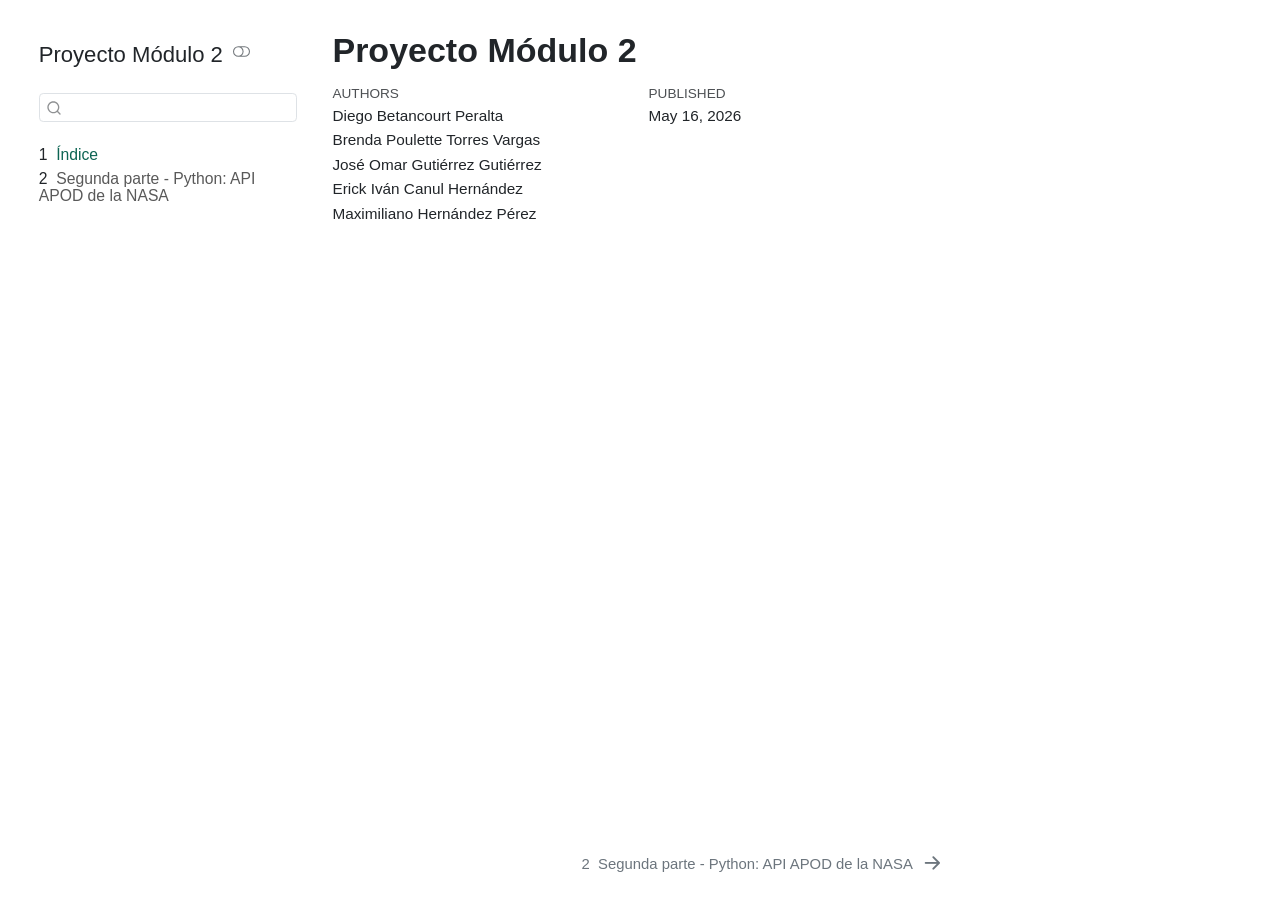
==== docs/index.html @ 3bbc8ad5 "Publish site to docs/" ====
<!DOCTYPE html>
<html xmlns="http://www.w3.org/1999/xhtml" lang="en" xml:lang="en"><head>

<meta charset="utf-8">
<meta name="generator" content="quarto-1.8.25">

<meta name="viewport" content="width=device-width, initial-scale=1.0, user-scalable=yes">

<meta name="author" content="Diego Betancourt Peralta">
<meta name="author" content="Brenda Poulette Torres Vargas">
<meta name="author" content="José Omar Gutiérrez Gutiérrez">
<meta name="author" content="Erick Iván Canul Hernández">
<meta name="author" content="Maximiliano Hernández Pérez">
<meta name="dcterms.date" content="2026-05-16">

<title>Proyecto Módulo 2</title>
<style>
code{white-space: pre-wrap;}
span.smallcaps{font-variant: small-caps;}
div.columns{display: flex; gap: min(4vw, 1.5em);}
div.column{flex: auto; overflow-x: auto;}
div.hanging-indent{margin-left: 1.5em; text-indent: -1.5em;}
ul.task-list{list-style: none;}
ul.task-list li input[type="checkbox"] {
  width: 0.8em;
  margin: 0 0.8em 0.2em -1em; /* quarto-specific, see https://github.com/quarto-dev/quarto-cli/issues/4556 */ 
  vertical-align: middle;
}
</style>


<script src="site_libs/quarto-nav/quarto-nav.js"></script>
<script src="site_libs/quarto-nav/headroom.min.js"></script>
<script src="site_libs/clipboard/clipboard.min.js"></script>
<script src="site_libs/quarto-search/autocomplete.umd.js"></script>
<script src="site_libs/quarto-search/fuse.min.js"></script>
<script src="site_libs/quarto-search/quarto-search.js"></script>
<meta name="quarto:offset" content="./">
<link href="./02-api-nasa/parte2-api-nasa.html" rel="next">
<script src="site_libs/quarto-html/quarto.js" type="module"></script>
<script src="site_libs/quarto-html/tabsets/tabsets.js" type="module"></script>
<script src="site_libs/quarto-html/axe/axe-check.js" type="module"></script>
<script src="site_libs/quarto-html/popper.min.js"></script>
<script src="site_libs/quarto-html/tippy.umd.min.js"></script>
<script src="site_libs/quarto-html/anchor.min.js"></script>
<link href="site_libs/quarto-html/tippy.css" rel="stylesheet">
<link href="site_libs/quarto-html/quarto-syntax-highlighting-7b89279ff1a6dce999919e0e67d4d9ec.css" rel="stylesheet" class="quarto-color-scheme" id="quarto-text-highlighting-styles">
<link href="site_libs/quarto-html/quarto-syntax-highlighting-dark-707710bb7a0eddacf54b96aa728de139.css" rel="stylesheet" class="quarto-color-scheme quarto-color-alternate" id="quarto-text-highlighting-styles">
<script src="site_libs/bootstrap/bootstrap.min.js"></script>
<link href="site_libs/bootstrap/bootstrap-icons.css" rel="stylesheet">
<link href="site_libs/bootstrap/bootstrap-80a2e7734a4cff02071bcb261e978288.min.css" rel="stylesheet" append-hash="true" class="quarto-color-scheme" id="quarto-bootstrap" data-mode="light">
<link href="site_libs/bootstrap/bootstrap-dark-1a5930c75df90a227b82a0867ebf4a4d.min.css" rel="stylesheet" append-hash="true" class="quarto-color-scheme quarto-color-alternate" id="quarto-bootstrap" data-mode="dark">
<script id="quarto-search-options" type="application/json">{
  "location": "sidebar",
  "copy-button": false,
  "collapse-after": 3,
  "panel-placement": "start",
  "type": "textbox",
  "limit": 50,
  "keyboard-shortcut": [
    "f",
    "/",
    "s"
  ],
  "show-item-context": false,
  "language": {
    "search-no-results-text": "No results",
    "search-matching-documents-text": "matching documents",
    "search-copy-link-title": "Copy link to search",
    "search-hide-matches-text": "Hide additional matches",
    "search-more-match-text": "more match in this document",
    "search-more-matches-text": "more matches in this document",
    "search-clear-button-title": "Clear",
    "search-text-placeholder": "",
    "search-detached-cancel-button-title": "Cancel",
    "search-submit-button-title": "Submit",
    "search-label": "Search"
  }
}</script>


</head>

<body class="nav-sidebar floating quarto-dark"><script id="quarto-html-before-body" type="application/javascript">
    const toggleBodyColorMode = (bsSheetEl) => {
      const mode = bsSheetEl.getAttribute("data-mode");
      const bodyEl = window.document.querySelector("body");
      if (mode === "dark") {
        bodyEl.classList.add("quarto-dark");
        bodyEl.classList.remove("quarto-light");
      } else {
        bodyEl.classList.add("quarto-light");
        bodyEl.classList.remove("quarto-dark");
      }
    }
    const toggleBodyColorPrimary = () => {
      const bsSheetEl = window.document.querySelector("link#quarto-bootstrap:not([rel=disabled-stylesheet])");
      if (bsSheetEl) {
        toggleBodyColorMode(bsSheetEl);
      }
    }
    const setColorSchemeToggle = (alternate) => {
      const toggles = window.document.querySelectorAll('.quarto-color-scheme-toggle');
      for (let i=0; i < toggles.length; i++) {
        const toggle = toggles[i];
        if (toggle) {
          if (alternate) {
            toggle.classList.add("alternate");
          } else {
            toggle.classList.remove("alternate");
          }
        }
      }
    };
    const toggleColorMode = (alternate) => {
      // Switch the stylesheets
      const primaryStylesheets = window.document.querySelectorAll('link.quarto-color-scheme:not(.quarto-color-alternate)');
      const alternateStylesheets = window.document.querySelectorAll('link.quarto-color-scheme.quarto-color-alternate');
      manageTransitions('#quarto-margin-sidebar .nav-link', false);
      if (alternate) {
        // note: dark is layered on light, we don't disable primary!
        enableStylesheet(alternateStylesheets);
        for (const sheetNode of alternateStylesheets) {
          if (sheetNode.id === "quarto-bootstrap") {
            toggleBodyColorMode(sheetNode);
          }
        }
      } else {
        disableStylesheet(alternateStylesheets);
        enableStylesheet(primaryStylesheets)
        toggleBodyColorPrimary();
      }
      manageTransitions('#quarto-margin-sidebar .nav-link', true);
      // Switch the toggles
      setColorSchemeToggle(alternate)
      // Hack to workaround the fact that safari doesn't
      // properly recolor the scrollbar when toggling (#1455)
      if (navigator.userAgent.indexOf('Safari') > 0 && navigator.userAgent.indexOf('Chrome') == -1) {
        manageTransitions("body", false);
        window.scrollTo(0, 1);
        setTimeout(() => {
          window.scrollTo(0, 0);
          manageTransitions("body", true);
        }, 40);
      }
    }
    const disableStylesheet = (stylesheets) => {
      for (let i=0; i < stylesheets.length; i++) {
        const stylesheet = stylesheets[i];
        stylesheet.rel = 'disabled-stylesheet';
      }
    }
    const enableStylesheet = (stylesheets) => {
      for (let i=0; i < stylesheets.length; i++) {
        const stylesheet = stylesheets[i];
        if(stylesheet.rel !== 'stylesheet') { // for Chrome, which will still FOUC without this check
          stylesheet.rel = 'stylesheet';
        }
      }
    }
    const manageTransitions = (selector, allowTransitions) => {
      const els = window.document.querySelectorAll(selector);
      for (let i=0; i < els.length; i++) {
        const el = els[i];
        if (allowTransitions) {
          el.classList.remove('notransition');
        } else {
          el.classList.add('notransition');
        }
      }
    }
    const isFileUrl = () => {
      return window.location.protocol === 'file:';
    }
    const hasAlternateSentinel = () => {
      let styleSentinel = getColorSchemeSentinel();
      if (styleSentinel !== null) {
        return styleSentinel === "alternate";
      } else {
        return false;
      }
    }
    const setStyleSentinel = (alternate) => {
      const value = alternate ? "alternate" : "default";
      if (!isFileUrl()) {
        window.localStorage.setItem("quarto-color-scheme", value);
      } else {
        localAlternateSentinel = value;
      }
    }
    const getColorSchemeSentinel = () => {
      if (!isFileUrl()) {
        const storageValue = window.localStorage.getItem("quarto-color-scheme");
        return storageValue != null ? storageValue : localAlternateSentinel;
      } else {
        return localAlternateSentinel;
      }
    }
    const toggleGiscusIfUsed = (isAlternate, darkModeDefault) => {
      const baseTheme = document.querySelector('#giscus-base-theme')?.value ?? 'light';
      const alternateTheme = document.querySelector('#giscus-alt-theme')?.value ?? 'dark';
      let newTheme = '';
      if(authorPrefersDark) {
        newTheme = isAlternate ? baseTheme : alternateTheme;
      } else {
        newTheme = isAlternate ? alternateTheme : baseTheme;
      }
      const changeGiscusTheme = () => {
        // From: https://github.com/giscus/giscus/issues/336
        const sendMessage = (message) => {
          const iframe = document.querySelector('iframe.giscus-frame');
          if (!iframe) return;
          iframe.contentWindow.postMessage({ giscus: message }, 'https://giscus.app');
        }
        sendMessage({
          setConfig: {
            theme: newTheme
          }
        });
      }
      const isGiscussLoaded = window.document.querySelector('iframe.giscus-frame') !== null;
      if (isGiscussLoaded) {
        changeGiscusTheme();
      }
    };
    const authorPrefersDark = true;
    const queryPrefersDark = window.matchMedia('(prefers-color-scheme: dark)');
    const darkModeDefault = queryPrefersDark.matches;
    let localAlternateSentinel = darkModeDefault ? 'alternate' : 'default';
    // Dark / light mode switch
    window.quartoToggleColorScheme = () => {
      // Read the current dark / light value
      let toAlternate = !hasAlternateSentinel();
      toggleColorMode(toAlternate);
      setStyleSentinel(toAlternate);
      toggleGiscusIfUsed(toAlternate, darkModeDefault);
      window.dispatchEvent(new Event('resize'));
    };
    queryPrefersDark.addEventListener("change", e => {
      if(window.localStorage.getItem("quarto-color-scheme") !== null)
        return;
      const alternate = e.matches
      toggleColorMode(alternate);
      localAlternateSentinel = e.matches ? 'alternate' : 'default'; // this is used alongside local storage!
      toggleGiscusIfUsed(alternate, darkModeDefault);
    });
    // Switch to dark mode if need be
    if (hasAlternateSentinel()) {
      toggleColorMode(true);
    } else {
      toggleColorMode(false);
    }
  </script>

<div id="quarto-search-results"></div>
  <header id="quarto-header" class="headroom fixed-top">
  <nav class="quarto-secondary-nav">
    <div class="container-fluid d-flex">
      <button type="button" class="quarto-btn-toggle btn" data-bs-toggle="collapse" role="button" data-bs-target=".quarto-sidebar-collapse-item" aria-controls="quarto-sidebar" aria-expanded="false" aria-label="Toggle sidebar navigation" onclick="if (window.quartoToggleHeadroom) { window.quartoToggleHeadroom(); }">
        <i class="bi bi-layout-text-sidebar-reverse"></i>
      </button>
        <nav class="quarto-page-breadcrumbs" aria-label="breadcrumb"><ol class="breadcrumb"><li class="breadcrumb-item"><a href="./index.html"><span class="chapter-number">1</span>&nbsp; <span class="chapter-title">Índice</span></a></li></ol></nav>
        <a class="flex-grow-1" role="navigation" data-bs-toggle="collapse" data-bs-target=".quarto-sidebar-collapse-item" aria-controls="quarto-sidebar" aria-expanded="false" aria-label="Toggle sidebar navigation" onclick="if (window.quartoToggleHeadroom) { window.quartoToggleHeadroom(); }">      
        </a>
      <button type="button" class="btn quarto-search-button" aria-label="Search" onclick="window.quartoOpenSearch();">
        <i class="bi bi-search"></i>
      </button>
    </div>
  </nav>
</header>
<!-- content -->
<div id="quarto-content" class="quarto-container page-columns page-rows-contents page-layout-article">
<!-- sidebar -->
  <nav id="quarto-sidebar" class="sidebar collapse collapse-horizontal quarto-sidebar-collapse-item sidebar-navigation floating overflow-auto">
    <div class="pt-lg-2 mt-2 text-left sidebar-header sidebar-header-stacked">
      <a href="./index.html" class="sidebar-logo-link">
      </a>
    <div class="sidebar-title mb-0 py-0">
      <a href="./">Proyecto Módulo 2</a> 
        <div class="sidebar-tools-main">
  <a href="" class="quarto-color-scheme-toggle quarto-navigation-tool  px-1" onclick="window.quartoToggleColorScheme(); return false;" title="Toggle dark mode"><i class="bi"></i></a>
</div>
    </div>
      </div>
        <div class="mt-2 flex-shrink-0 align-items-center">
        <div class="sidebar-search">
        <div id="quarto-search" class="" title="Search"></div>
        </div>
        </div>
    <div class="sidebar-menu-container"> 
    <ul class="list-unstyled mt-1">
        <li class="sidebar-item">
  <div class="sidebar-item-container"> 
  <a href="./index.html" class="sidebar-item-text sidebar-link active">
 <span class="menu-text"><span class="chapter-number">1</span>&nbsp; <span class="chapter-title">Índice</span></span></a>
  </div>
</li>
        <li class="sidebar-item">
  <div class="sidebar-item-container"> 
  <a href="./02-api-nasa/parte2-api-nasa.html" class="sidebar-item-text sidebar-link">
 <span class="menu-text"><span class="chapter-number">2</span>&nbsp; <span class="chapter-title">Segunda parte - Python: API APOD de la NASA</span></span></a>
  </div>
</li>
    </ul>
    </div>
    
</nav>
<div id="quarto-sidebar-glass" class="quarto-sidebar-collapse-item" data-bs-toggle="collapse" data-bs-target=".quarto-sidebar-collapse-item"></div>
<!-- margin-sidebar -->
    <div id="quarto-margin-sidebar" class="sidebar margin-sidebar zindex-bottom">
    </div>
<!-- main -->
<main class="content" id="quarto-document-content">


<header id="title-block-header" class="quarto-title-block default">
<div class="quarto-title">
<h1 class="title">Proyecto Módulo 2</h1>
</div>



<div class="quarto-title-meta">

    <div>
    <div class="quarto-title-meta-heading">Authors</div>
    <div class="quarto-title-meta-contents">
             <p>Diego Betancourt Peralta </p>
             <p>Brenda Poulette Torres Vargas </p>
             <p>José Omar Gutiérrez Gutiérrez </p>
             <p>Erick Iván Canul Hernández </p>
             <p>Maximiliano Hernández Pérez </p>
          </div>
  </div>
    
    <div>
    <div class="quarto-title-meta-heading">Published</div>
    <div class="quarto-title-meta-contents">
      <p class="date">May 16, 2026</p>
    </div>
  </div>
  
    
  </div>
  


</header>





</main> <!-- /main -->
<script id="quarto-html-after-body" type="application/javascript">
  window.document.addEventListener("DOMContentLoaded", function (event) {
    // Ensure there is a toggle, if there isn't float one in the top right
    if (window.document.querySelector('.quarto-color-scheme-toggle') === null) {
      const a = window.document.createElement('a');
      a.classList.add('top-right');
      a.classList.add('quarto-color-scheme-toggle');
      a.href = "";
      a.onclick = function() { try { window.quartoToggleColorScheme(); } catch {} return false; };
      const i = window.document.createElement("i");
      i.classList.add('bi');
      a.appendChild(i);
      window.document.body.appendChild(a);
    }
    setColorSchemeToggle(hasAlternateSentinel())
    const icon = "";
    const anchorJS = new window.AnchorJS();
    anchorJS.options = {
      placement: 'right',
      icon: icon
    };
    anchorJS.add('.anchored');
    const isCodeAnnotation = (el) => {
      for (const clz of el.classList) {
        if (clz.startsWith('code-annotation-')) {                     
          return true;
        }
      }
      return false;
    }
    const onCopySuccess = function(e) {
      // button target
      const button = e.trigger;
      // don't keep focus
      button.blur();
      // flash "checked"
      button.classList.add('code-copy-button-checked');
      var currentTitle = button.getAttribute("title");
      button.setAttribute("title", "Copied!");
      let tooltip;
      if (window.bootstrap) {
        button.setAttribute("data-bs-toggle", "tooltip");
        button.setAttribute("data-bs-placement", "left");
        button.setAttribute("data-bs-title", "Copied!");
        tooltip = new bootstrap.Tooltip(button, 
          { trigger: "manual", 
            customClass: "code-copy-button-tooltip",
            offset: [0, -8]});
        tooltip.show();    
      }
      setTimeout(function() {
        if (tooltip) {
          tooltip.hide();
          button.removeAttribute("data-bs-title");
          button.removeAttribute("data-bs-toggle");
          button.removeAttribute("data-bs-placement");
        }
        button.setAttribute("title", currentTitle);
        button.classList.remove('code-copy-button-checked');
      }, 1000);
      // clear code selection
      e.clearSelection();
    }
    const getTextToCopy = function(trigger) {
      const outerScaffold = trigger.parentElement.cloneNode(true);
      const codeEl = outerScaffold.querySelector('code');
      for (const childEl of codeEl.children) {
        if (isCodeAnnotation(childEl)) {
          childEl.remove();
        }
      }
      return codeEl.innerText;
    }
    const clipboard = new window.ClipboardJS('.code-copy-button:not([data-in-quarto-modal])', {
      text: getTextToCopy
    });
    clipboard.on('success', onCopySuccess);
    if (window.document.getElementById('quarto-embedded-source-code-modal')) {
      const clipboardModal = new window.ClipboardJS('.code-copy-button[data-in-quarto-modal]', {
        text: getTextToCopy,
        container: window.document.getElementById('quarto-embedded-source-code-modal')
      });
      clipboardModal.on('success', onCopySuccess);
    }
      var localhostRegex = new RegExp(/^(?:http|https):\/\/localhost\:?[0-9]*\//);
      var mailtoRegex = new RegExp(/^mailto:/);
        var filterRegex = new RegExp('/' + window.location.host + '/');
      var isInternal = (href) => {
          return filterRegex.test(href) || localhostRegex.test(href) || mailtoRegex.test(href);
      }
      // Inspect non-navigation links and adorn them if external
     var links = window.document.querySelectorAll('a[href]:not(.nav-link):not(.navbar-brand):not(.toc-action):not(.sidebar-link):not(.sidebar-item-toggle):not(.pagination-link):not(.no-external):not([aria-hidden]):not(.dropdown-item):not(.quarto-navigation-tool):not(.about-link)');
      for (var i=0; i<links.length; i++) {
        const link = links[i];
        if (!isInternal(link.href)) {
          // undo the damage that might have been done by quarto-nav.js in the case of
          // links that we want to consider external
          if (link.dataset.originalHref !== undefined) {
            link.href = link.dataset.originalHref;
          }
        }
      }
    function tippyHover(el, contentFn, onTriggerFn, onUntriggerFn) {
      const config = {
        allowHTML: true,
        maxWidth: 500,
        delay: 100,
        arrow: false,
        appendTo: function(el) {
            return el.parentElement;
        },
        interactive: true,
        interactiveBorder: 10,
        theme: 'quarto',
        placement: 'bottom-start',
      };
      if (contentFn) {
        config.content = contentFn;
      }
      if (onTriggerFn) {
        config.onTrigger = onTriggerFn;
      }
      if (onUntriggerFn) {
        config.onUntrigger = onUntriggerFn;
      }
      window.tippy(el, config); 
    }
    const noterefs = window.document.querySelectorAll('a[role="doc-noteref"]');
    for (var i=0; i<noterefs.length; i++) {
      const ref = noterefs[i];
      tippyHover(ref, function() {
        // use id or data attribute instead here
        let href = ref.getAttribute('data-footnote-href') || ref.getAttribute('href');
        try { href = new URL(href).hash; } catch {}
        const id = href.replace(/^#\/?/, "");
        const note = window.document.getElementById(id);
        if (note) {
          return note.innerHTML;
        } else {
          return "";
        }
      });
    }
    const xrefs = window.document.querySelectorAll('a.quarto-xref');
    const processXRef = (id, note) => {
      // Strip column container classes
      const stripColumnClz = (el) => {
        el.classList.remove("page-full", "page-columns");
        if (el.children) {
          for (const child of el.children) {
            stripColumnClz(child);
          }
        }
      }
      stripColumnClz(note)
      if (id === null || id.startsWith('sec-')) {
        // Special case sections, only their first couple elements
        const container = document.createElement("div");
        if (note.children && note.children.length > 2) {
          container.appendChild(note.children[0].cloneNode(true));
          for (let i = 1; i < note.children.length; i++) {
            const child = note.children[i];
            if (child.tagName === "P" && child.innerText === "") {
              continue;
            } else {
              container.appendChild(child.cloneNode(true));
              break;
            }
          }
          if (window.Quarto?.typesetMath) {
            window.Quarto.typesetMath(container);
          }
          return container.innerHTML
        } else {
          if (window.Quarto?.typesetMath) {
            window.Quarto.typesetMath(note);
          }
          return note.innerHTML;
        }
      } else {
        // Remove any anchor links if they are present
        const anchorLink = note.querySelector('a.anchorjs-link');
        if (anchorLink) {
          anchorLink.remove();
        }
        if (window.Quarto?.typesetMath) {
          window.Quarto.typesetMath(note);
        }
        if (note.classList.contains("callout")) {
          return note.outerHTML;
        } else {
          return note.innerHTML;
        }
      }
    }
    for (var i=0; i<xrefs.length; i++) {
      const xref = xrefs[i];
      tippyHover(xref, undefined, function(instance) {
        instance.disable();
        let url = xref.getAttribute('href');
        let hash = undefined; 
        if (url.startsWith('#')) {
          hash = url;
        } else {
          try { hash = new URL(url).hash; } catch {}
        }
        if (hash) {
          const id = hash.replace(/^#\/?/, "");
          const note = window.document.getElementById(id);
          if (note !== null) {
            try {
              const html = processXRef(id, note.cloneNode(true));
              instance.setContent(html);
            } finally {
              instance.enable();
              instance.show();
            }
          } else {
            // See if we can fetch this
            fetch(url.split('#')[0])
            .then(res => res.text())
            .then(html => {
              const parser = new DOMParser();
              const htmlDoc = parser.parseFromString(html, "text/html");
              const note = htmlDoc.getElementById(id);
              if (note !== null) {
                const html = processXRef(id, note);
                instance.setContent(html);
              } 
            }).finally(() => {
              instance.enable();
              instance.show();
            });
          }
        } else {
          // See if we can fetch a full url (with no hash to target)
          // This is a special case and we should probably do some content thinning / targeting
          fetch(url)
          .then(res => res.text())
          .then(html => {
            const parser = new DOMParser();
            const htmlDoc = parser.parseFromString(html, "text/html");
            const note = htmlDoc.querySelector('main.content');
            if (note !== null) {
              // This should only happen for chapter cross references
              // (since there is no id in the URL)
              // remove the first header
              if (note.children.length > 0 && note.children[0].tagName === "HEADER") {
                note.children[0].remove();
              }
              const html = processXRef(null, note);
              instance.setContent(html);
            } 
          }).finally(() => {
            instance.enable();
            instance.show();
          });
        }
      }, function(instance) {
      });
    }
        let selectedAnnoteEl;
        const selectorForAnnotation = ( cell, annotation) => {
          let cellAttr = 'data-code-cell="' + cell + '"';
          let lineAttr = 'data-code-annotation="' +  annotation + '"';
          const selector = 'span[' + cellAttr + '][' + lineAttr + ']';
          return selector;
        }
        const selectCodeLines = (annoteEl) => {
          const doc = window.document;
          const targetCell = annoteEl.getAttribute("data-target-cell");
          const targetAnnotation = annoteEl.getAttribute("data-target-annotation");
          const annoteSpan = window.document.querySelector(selectorForAnnotation(targetCell, targetAnnotation));
          const lines = annoteSpan.getAttribute("data-code-lines").split(",");
          const lineIds = lines.map((line) => {
            return targetCell + "-" + line;
          })
          let top = null;
          let height = null;
          let parent = null;
          if (lineIds.length > 0) {
              //compute the position of the single el (top and bottom and make a div)
              const el = window.document.getElementById(lineIds[0]);
              top = el.offsetTop;
              height = el.offsetHeight;
              parent = el.parentElement.parentElement;
            if (lineIds.length > 1) {
              const lastEl = window.document.getElementById(lineIds[lineIds.length - 1]);
              const bottom = lastEl.offsetTop + lastEl.offsetHeight;
              height = bottom - top;
            }
            if (top !== null && height !== null && parent !== null) {
              // cook up a div (if necessary) and position it 
              let div = window.document.getElementById("code-annotation-line-highlight");
              if (div === null) {
                div = window.document.createElement("div");
                div.setAttribute("id", "code-annotation-line-highlight");
                div.style.position = 'absolute';
                parent.appendChild(div);
              }
              div.style.top = top - 2 + "px";
              div.style.height = height + 4 + "px";
              div.style.left = 0;
              let gutterDiv = window.document.getElementById("code-annotation-line-highlight-gutter");
              if (gutterDiv === null) {
                gutterDiv = window.document.createElement("div");
                gutterDiv.setAttribute("id", "code-annotation-line-highlight-gutter");
                gutterDiv.style.position = 'absolute';
                const codeCell = window.document.getElementById(targetCell);
                const gutter = codeCell.querySelector('.code-annotation-gutter');
                gutter.appendChild(gutterDiv);
              }
              gutterDiv.style.top = top - 2 + "px";
              gutterDiv.style.height = height + 4 + "px";
            }
            selectedAnnoteEl = annoteEl;
          }
        };
        const unselectCodeLines = () => {
          const elementsIds = ["code-annotation-line-highlight", "code-annotation-line-highlight-gutter"];
          elementsIds.forEach((elId) => {
            const div = window.document.getElementById(elId);
            if (div) {
              div.remove();
            }
          });
          selectedAnnoteEl = undefined;
        };
          // Handle positioning of the toggle
      window.addEventListener(
        "resize",
        throttle(() => {
          elRect = undefined;
          if (selectedAnnoteEl) {
            selectCodeLines(selectedAnnoteEl);
          }
        }, 10)
      );
      function throttle(fn, ms) {
      let throttle = false;
      let timer;
        return (...args) => {
          if(!throttle) { // first call gets through
              fn.apply(this, args);
              throttle = true;
          } else { // all the others get throttled
              if(timer) clearTimeout(timer); // cancel #2
              timer = setTimeout(() => {
                fn.apply(this, args);
                timer = throttle = false;
              }, ms);
          }
        };
      }
        // Attach click handler to the DT
        const annoteDls = window.document.querySelectorAll('dt[data-target-cell]');
        for (const annoteDlNode of annoteDls) {
          annoteDlNode.addEventListener('click', (event) => {
            const clickedEl = event.target;
            if (clickedEl !== selectedAnnoteEl) {
              unselectCodeLines();
              const activeEl = window.document.querySelector('dt[data-target-cell].code-annotation-active');
              if (activeEl) {
                activeEl.classList.remove('code-annotation-active');
              }
              selectCodeLines(clickedEl);
              clickedEl.classList.add('code-annotation-active');
            } else {
              // Unselect the line
              unselectCodeLines();
              clickedEl.classList.remove('code-annotation-active');
            }
          });
        }
    const findCites = (el) => {
      const parentEl = el.parentElement;
      if (parentEl) {
        const cites = parentEl.dataset.cites;
        if (cites) {
          return {
            el,
            cites: cites.split(' ')
          };
        } else {
          return findCites(el.parentElement)
        }
      } else {
        return undefined;
      }
    };
    var bibliorefs = window.document.querySelectorAll('a[role="doc-biblioref"]');
    for (var i=0; i<bibliorefs.length; i++) {
      const ref = bibliorefs[i];
      const citeInfo = findCites(ref);
      if (citeInfo) {
        tippyHover(citeInfo.el, function() {
          var popup = window.document.createElement('div');
          citeInfo.cites.forEach(function(cite) {
            var citeDiv = window.document.createElement('div');
            citeDiv.classList.add('hanging-indent');
            citeDiv.classList.add('csl-entry');
            var biblioDiv = window.document.getElementById('ref-' + cite);
            if (biblioDiv) {
              citeDiv.innerHTML = biblioDiv.innerHTML;
            }
            popup.appendChild(citeDiv);
          });
          return popup.innerHTML;
        });
      }
    }
  });
  </script>
<nav class="page-navigation">
  <div class="nav-page nav-page-previous">
  </div>
  <div class="nav-page nav-page-next">
      <a href="./02-api-nasa/parte2-api-nasa.html" class="pagination-link" aria-label="Segunda parte - Python: API APOD de la NASA">
        <span class="nav-page-text"><span class="chapter-number">2</span>&nbsp; <span class="chapter-title">Segunda parte - Python: API APOD de la NASA</span></span> <i class="bi bi-arrow-right-short"></i>
      </a>
  </div>
</nav>
</div> <!-- /content -->




</body></html>
---- docs/site_libs/quarto-html/tippy.css ----
.tippy-box[data-animation=fade][data-state=hidden]{opacity:0}[data-tippy-root]{max-width:calc(100vw - 10px)}.tippy-box{position:relative;background-color:#333;color:#fff;border-radius:4px;font-size:14px;line-height:1.4;white-space:normal;outline:0;transition-property:transform,visibility,opacity}.tippy-box[data-placement^=top]>.tippy-arrow{bottom:0}.tippy-box[data-placement^=top]>.tippy-arrow:before{bottom:-7px;left:0;border-width:8px 8px 0;border-top-color:initial;transform-origin:center top}.tippy-box[data-placement^=bottom]>.tippy-arrow{top:0}.tippy-box[data-placement^=bottom]>.tippy-arrow:before{top:-7px;left:0;border-width:0 8px 8px;border-bottom-color:initial;transform-origin:center bottom}.tippy-box[data-placement^=left]>.tippy-arrow{right:0}.tippy-box[data-placement^=left]>.tippy-arrow:before{border-width:8px 0 8px 8px;border-left-color:initial;right:-7px;transform-origin:center left}.tippy-box[data-placement^=right]>.tippy-arrow{left:0}.tippy-box[data-placement^=right]>.tippy-arrow:before{left:-7px;border-width:8px 8px 8px 0;border-right-color:initial;transform-origin:center right}.tippy-box[data-inertia][data-state=visible]{transition-timing-function:cubic-bezier(.54,1.5,.38,1.11)}.tippy-arrow{width:16px;height:16px;color:#333}.tippy-arrow:before{content:"";position:absolute;border-color:transparent;border-style:solid}.tippy-content{position:relative;padding:5px 9px;z-index:1}
---- docs/site_libs/quarto-html/quarto-syntax-highlighting-dark-707710bb7a0eddacf54b96aa728de139.css ----
/* quarto syntax highlight colors */
:root {
  --quarto-hl-al-color: #bf616a;
  --quarto-hl-an-color: #d08770;
  --quarto-hl-at-color: #8fbcbb;
  --quarto-hl-bn-color: #b48ead;
  --quarto-hl-bu-color: #88c0d0;
  --quarto-hl-ch-color: #ebcb8b;
  --quarto-hl-co-color: #616e88;
  --quarto-hl-cv-color: #e5e9f0;
  --quarto-hl-cn-color: #eceff4;
  --quarto-hl-cf-color: #81a1c1;
  --quarto-hl-dt-color: #81a1c1;
  --quarto-hl-dv-color: #b48ead;
  --quarto-hl-do-color: #5e81ac;
  --quarto-hl-er-color: #bf616a;
  --quarto-hl-ex-color: #8fbcbb;
  --quarto-hl-fl-color: #b48ead;
  --quarto-hl-fu-color: #88c0d0;
  --quarto-hl-im-color: #a3be8c;
  --quarto-hl-in-color: #ebcb8b;
  --quarto-hl-kw-color: #81a1c1;
  --quarto-hl-op-color: #81a1c1;
  --quarto-hl-pp-color: #5e81ac;
  --quarto-hl-re-color: #88c0d0;
  --quarto-hl-sc-color: #ebcb8b;
  --quarto-hl-ss-color: #d08770;
  --quarto-hl-st-color: #a3be8c;
  --quarto-hl-va-color: #5e81ac;
  --quarto-hl-vs-color: #a3be8c;
  --quarto-hl-wa-color: #bf616a;
}

/* other quarto variables */
:root {
  --quarto-font-monospace: SFMono-Regular, Menlo, Monaco, Consolas, "Liberation Mono", "Courier New", monospace;
}

/* syntax highlight based on Pandoc's rules */
pre > code.sourceCode > span {
  color: #d8dee9;
}

code.sourceCode > span {
  color: #d8dee9;
}

div.sourceCode,
div.sourceCode pre.sourceCode {
  color: #d8dee9;
}

/* Normal */
code span {
  color: #d8dee9;
}

/* Alert */
code span.al {
  background-color: #3b4252;
  font-weight: bold;
  color: #bf616a;
}

/* Annotation */
code span.an {
  color: #d08770;
}

/* Attribute */
code span.at {
  color: #8fbcbb;
}

/* BaseN */
code span.bn {
  color: #b48ead;
}

/* BuiltIn */
code span.bu {
  font-style: italic;
  color: #88c0d0;
}

/* ControlFlow */
code span.cf {
  font-weight: bold;
  color: #81a1c1;
}

/* Char */
code span.ch {
  color: #ebcb8b;
}

/* Constant */
code span.cn {
  font-weight: bold;
  color: #eceff4;
}

/* Comment */
code span.co {
  color: #616e88;
}

/* CommentVar */
code span.cv {
  color: #e5e9f0;
}

/* Documentation */
code span.do {
  color: #5e81ac;
}

/* DataType */
code span.dt {
  color: #81a1c1;
}

/* DecVal */
code span.dv {
  color: #b48ead;
}

/* Error */
code span.er {
  color: #bf616a;
  text-decoration: underline;
}

/* Extension */
code span.ex {
  font-weight: bold;
  color: #8fbcbb;
}

/* Float */
code span.fl {
  color: #b48ead;
}

/* Function */
code span.fu {
  color: #88c0d0;
}

/* Import */
code span.im {
  color: #a3be8c;
}

/* Information */
code span.in {
  color: #ebcb8b;
}

/* Keyword */
code span.kw {
  font-weight: bold;
  color: #81a1c1;
}

/* Operator */
code span.op {
  color: #81a1c1;
}

/* Preprocessor */
code span.pp {
  color: #5e81ac;
}

/* RegionMarker */
code span.re {
  background-color: #3b4252;
  color: #88c0d0;
}

/* SpecialChar */
code span.sc {
  color: #ebcb8b;
}

/* SpecialString */
code span.ss {
  color: #d08770;
}

/* String */
code span.st {
  color: #a3be8c;
}

/* Variable */
code span.va {
  color: #5e81ac;
}

/* VerbatimString */
code span.vs {
  color: #a3be8c;
}

/* Warning */
code span.wa {
  color: #bf616a;
}

.prevent-inlining {
  content: "</";
}

/*# sourceMappingURL=ada1fb3677ba2d428ee3a5eb875a91c8.css.map */
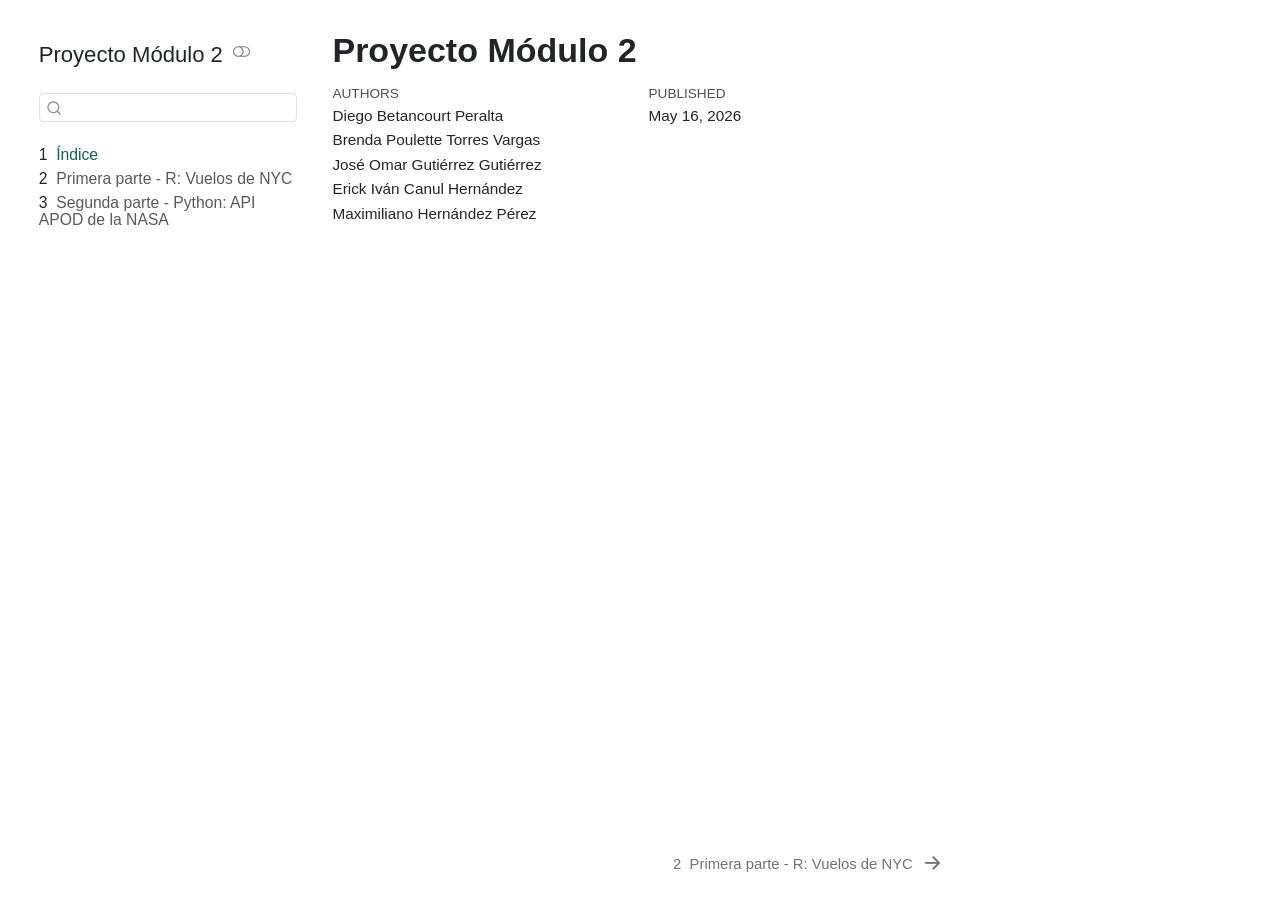
==== commit bf18c276: "Añadir Parte 1" ====
--- a/docs/index.html
+++ b/docs/index.html
@@ -36,7 +36,7 @@
 <script src="site_libs/quarto-search/fuse.min.js"></script>
 <script src="site_libs/quarto-search/quarto-search.js"></script>
 <meta name="quarto:offset" content="./">
-<link href="./02-api-nasa/parte2-api-nasa.html" rel="next">
+<link href="./01-vuelos-ny/parte1-vuelos-ny.html" rel="next">
 <script src="site_libs/quarto-html/quarto.js" type="module"></script>
 <script src="site_libs/quarto-html/tabsets/tabsets.js" type="module"></script>
 <script src="site_libs/quarto-html/axe/axe-check.js" type="module"></script>
@@ -297,8 +297,14 @@
 </li>
         <li class="sidebar-item">
   <div class="sidebar-item-container"> 
+  <a href="./01-vuelos-ny/parte1-vuelos-ny.html" class="sidebar-item-text sidebar-link">
+ <span class="menu-text"><span class="chapter-number">2</span>&nbsp; <span class="chapter-title">Primera parte - R: Vuelos de NYC</span></span></a>
+  </div>
+</li>
+        <li class="sidebar-item">
+  <div class="sidebar-item-container"> 
   <a href="./02-api-nasa/parte2-api-nasa.html" class="sidebar-item-text sidebar-link">
- <span class="menu-text"><span class="chapter-number">2</span>&nbsp; <span class="chapter-title">Segunda parte - Python: API APOD de la NASA</span></span></a>
+ <span class="menu-text"><span class="chapter-number">3</span>&nbsp; <span class="chapter-title">Segunda parte - Python: API APOD de la NASA</span></span></a>
   </div>
 </li>
     </ul>
@@ -769,8 +775,8 @@
   <div class="nav-page nav-page-previous">
   </div>
   <div class="nav-page nav-page-next">
-      <a href="./02-api-nasa/parte2-api-nasa.html" class="pagination-link" aria-label="Segunda parte - Python: API APOD de la NASA">
-        <span class="nav-page-text"><span class="chapter-number">2</span>&nbsp; <span class="chapter-title">Segunda parte - Python: API APOD de la NASA</span></span> <i class="bi bi-arrow-right-short"></i>
+      <a href="./01-vuelos-ny/parte1-vuelos-ny.html" class="pagination-link" aria-label="Primera parte - R: Vuelos de NYC">
+        <span class="nav-page-text"><span class="chapter-number">2</span>&nbsp; <span class="chapter-title">Primera parte - R: Vuelos de NYC</span></span> <i class="bi bi-arrow-right-short"></i>
       </a>
   </div>
 </nav>
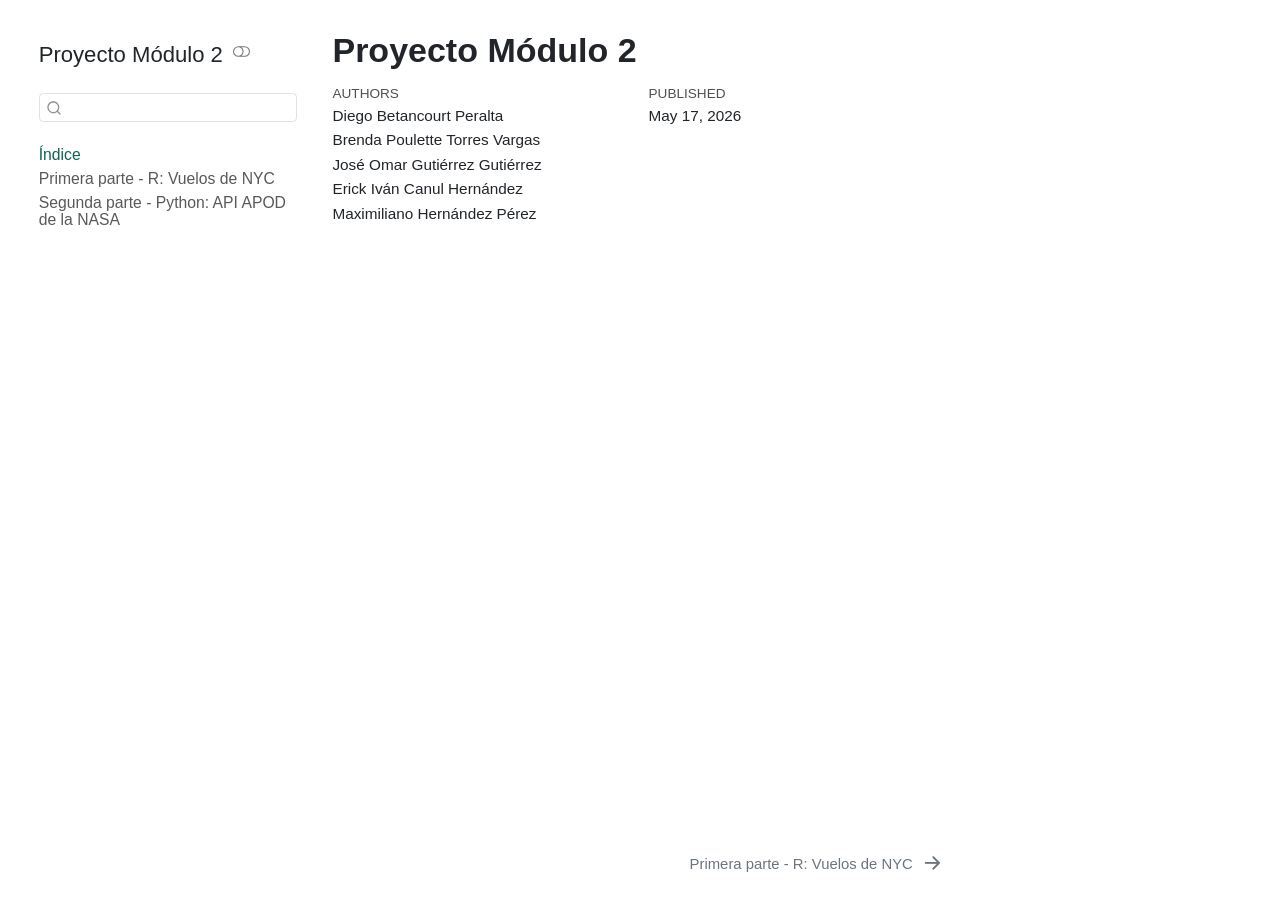
==== commit 7e26d21f: "Actualizados qmd de la API y sitio web" ====
--- a/docs/index.html
+++ b/docs/index.html
@@ -11,7 +11,7 @@
 <meta name="author" content="José Omar Gutiérrez Gutiérrez">
 <meta name="author" content="Erick Iván Canul Hernández">
 <meta name="author" content="Maximiliano Hernández Pérez">
-<meta name="dcterms.date" content="2026-05-16">
+<meta name="dcterms.date" content="2026-05-17">
 
 <title>Proyecto Módulo 2</title>
 <style>
@@ -44,11 +44,11 @@
 <script src="site_libs/quarto-html/tippy.umd.min.js"></script>
 <script src="site_libs/quarto-html/anchor.min.js"></script>
 <link href="site_libs/quarto-html/tippy.css" rel="stylesheet">
-<link href="site_libs/quarto-html/quarto-syntax-highlighting-7b89279ff1a6dce999919e0e67d4d9ec.css" rel="stylesheet" class="quarto-color-scheme" id="quarto-text-highlighting-styles">
+<link href="site_libs/quarto-html/quarto-syntax-highlighting-a14e345711173c227b21482e2eb4cc70.css" rel="stylesheet" class="quarto-color-scheme" id="quarto-text-highlighting-styles">
 <link href="site_libs/quarto-html/quarto-syntax-highlighting-dark-707710bb7a0eddacf54b96aa728de139.css" rel="stylesheet" class="quarto-color-scheme quarto-color-alternate" id="quarto-text-highlighting-styles">
 <script src="site_libs/bootstrap/bootstrap.min.js"></script>
 <link href="site_libs/bootstrap/bootstrap-icons.css" rel="stylesheet">
-<link href="site_libs/bootstrap/bootstrap-80a2e7734a4cff02071bcb261e978288.min.css" rel="stylesheet" append-hash="true" class="quarto-color-scheme" id="quarto-bootstrap" data-mode="light">
+<link href="site_libs/bootstrap/bootstrap-b3e2e376551a52e9d1d4ce5f511c1c45.min.css" rel="stylesheet" append-hash="true" class="quarto-color-scheme" id="quarto-bootstrap" data-mode="light">
 <link href="site_libs/bootstrap/bootstrap-dark-1a5930c75df90a227b82a0867ebf4a4d.min.css" rel="stylesheet" append-hash="true" class="quarto-color-scheme quarto-color-alternate" id="quarto-bootstrap" data-mode="dark">
 <script id="quarto-search-options" type="application/json">{
   "location": "sidebar",
@@ -259,7 +259,7 @@
       <button type="button" class="quarto-btn-toggle btn" data-bs-toggle="collapse" role="button" data-bs-target=".quarto-sidebar-collapse-item" aria-controls="quarto-sidebar" aria-expanded="false" aria-label="Toggle sidebar navigation" onclick="if (window.quartoToggleHeadroom) { window.quartoToggleHeadroom(); }">
         <i class="bi bi-layout-text-sidebar-reverse"></i>
       </button>
-        <nav class="quarto-page-breadcrumbs" aria-label="breadcrumb"><ol class="breadcrumb"><li class="breadcrumb-item"><a href="./index.html"><span class="chapter-number">1</span>&nbsp; <span class="chapter-title">Índice</span></a></li></ol></nav>
+        <nav class="quarto-page-breadcrumbs" aria-label="breadcrumb"><ol class="breadcrumb"><li class="breadcrumb-item"><a href="./index.html"><span class="chapter-title">Índice</span></a></li></ol></nav>
         <a class="flex-grow-1" role="navigation" data-bs-toggle="collapse" data-bs-target=".quarto-sidebar-collapse-item" aria-controls="quarto-sidebar" aria-expanded="false" aria-label="Toggle sidebar navigation" onclick="if (window.quartoToggleHeadroom) { window.quartoToggleHeadroom(); }">      
         </a>
       <button type="button" class="btn quarto-search-button" aria-label="Search" onclick="window.quartoOpenSearch();">
@@ -291,20 +291,17 @@
     <ul class="list-unstyled mt-1">
         <li class="sidebar-item">
   <div class="sidebar-item-container"> 
-  <a href="./index.html" class="sidebar-item-text sidebar-link active">
- <span class="menu-text"><span class="chapter-number">1</span>&nbsp; <span class="chapter-title">Índice</span></span></a>
+  <a href="./index.html" class="sidebar-item-text sidebar-link active"><span class="chapter-title">Índice</span></a>
   </div>
 </li>
         <li class="sidebar-item">
   <div class="sidebar-item-container"> 
-  <a href="./01-vuelos-ny/parte1-vuelos-ny.html" class="sidebar-item-text sidebar-link">
- <span class="menu-text"><span class="chapter-number">2</span>&nbsp; <span class="chapter-title">Primera parte - R: Vuelos de NYC</span></span></a>
+  <a href="./01-vuelos-ny/parte1-vuelos-ny.html" class="sidebar-item-text sidebar-link"><span class="chapter-title">Primera parte - R: Vuelos de NYC</span></a>
   </div>
 </li>
         <li class="sidebar-item">
   <div class="sidebar-item-container"> 
-  <a href="./02-api-nasa/parte2-api-nasa.html" class="sidebar-item-text sidebar-link">
- <span class="menu-text"><span class="chapter-number">3</span>&nbsp; <span class="chapter-title">Segunda parte - Python: API APOD de la NASA</span></span></a>
+  <a href="./02-api-nasa/parte2-api-nasa.html" class="sidebar-item-text sidebar-link"><span class="chapter-title">Segunda parte - Python: API APOD de la NASA</span></a>
   </div>
 </li>
     </ul>
@@ -342,7 +339,7 @@
     <div>
     <div class="quarto-title-meta-heading">Published</div>
     <div class="quarto-title-meta-contents">
-      <p class="date">May 16, 2026</p>
+      <p class="date">May 17, 2026</p>
     </div>
   </div>
   
@@ -776,7 +773,7 @@
   </div>
   <div class="nav-page nav-page-next">
       <a href="./01-vuelos-ny/parte1-vuelos-ny.html" class="pagination-link" aria-label="Primera parte - R: Vuelos de NYC">
-        <span class="nav-page-text"><span class="chapter-number">2</span>&nbsp; <span class="chapter-title">Primera parte - R: Vuelos de NYC</span></span> <i class="bi bi-arrow-right-short"></i>
+        <span class="nav-page-text"><span class="chapter-title">Primera parte - R: Vuelos de NYC</span></span> <i class="bi bi-arrow-right-short"></i>
       </a>
   </div>
 </nav>
--- a/docs/site_libs/quarto-html/quarto-syntax-highlighting-a14e345711173c227b21482e2eb4cc70.css
+++ b/docs/site_libs/quarto-html/quarto-syntax-highlighting-a14e345711173c227b21482e2eb4cc70.css
@@ -0,0 +1,214 @@
+/* quarto syntax highlight colors */
+:root {
+  --quarto-hl-al-color: #95da4c;
+  --quarto-hl-an-color: #50a14f;
+  --quarto-hl-at-color: #a626a4;
+  --quarto-hl-bn-color: #986801;
+  --quarto-hl-bu-color: #a626a4;
+  --quarto-hl-ch-color: #50a14f;
+  --quarto-hl-co-color: #a0a1a7;
+  --quarto-hl-cv-color: #e45649;
+  --quarto-hl-cn-color: #986801;
+  --quarto-hl-cf-color: #a626a4;
+  --quarto-hl-dt-color: #a626a4;
+  --quarto-hl-dv-color: #986801;
+  --quarto-hl-do-color: #e45649;
+  --quarto-hl-er-color: #f44747;
+  --quarto-hl-ex-color: #4078f2;
+  --quarto-hl-fl-color: #986801;
+  --quarto-hl-fu-color: #4078f2;
+  --quarto-hl-im-color: #50a14f;
+  --quarto-hl-in-color: #c45b00;
+  --quarto-hl-kw-color: #a626a4;
+  --quarto-hl-op-color: #a626a4;
+  --quarto-hl-pp-color: #a626a4;
+  --quarto-hl-re-color: #2980b9;
+  --quarto-hl-sc-color: #0184bc;
+  --quarto-hl-ss-color: #da4453;
+  --quarto-hl-st-color: #50a14f;
+  --quarto-hl-va-color: #e45649;
+  --quarto-hl-vs-color: #da4453;
+  --quarto-hl-wa-color: #da4453;
+}
+
+/* other quarto variables */
+:root {
+  --quarto-font-monospace: SFMono-Regular, Menlo, Monaco, Consolas, "Liberation Mono", "Courier New", monospace;
+}
+
+/* syntax highlight based on Pandoc's rules */
+pre > code.sourceCode > span {
+  color: #383a42;
+}
+
+code.sourceCode > span {
+  color: #383a42;
+}
+
+div.sourceCode,
+div.sourceCode pre.sourceCode {
+  color: #383a42;
+}
+
+/* Normal */
+code span {
+  color: #383a42;
+}
+
+/* Alert */
+code span.al {
+  background-color: #4d1f24;
+  font-weight: bold;
+  color: #95da4c;
+}
+
+/* Annotation */
+code span.an {
+  color: #50a14f;
+}
+
+/* Attribute */
+code span.at {
+  color: #a626a4;
+}
+
+/* BaseN */
+code span.bn {
+  color: #986801;
+}
+
+/* BuiltIn */
+code span.bu {
+  color: #a626a4;
+}
+
+/* ControlFlow */
+code span.cf {
+  color: #a626a4;
+}
+
+/* Char */
+code span.ch {
+  color: #50a14f;
+}
+
+/* Constant */
+code span.cn {
+  color: #986801;
+}
+
+/* Comment */
+code span.co {
+  font-style: italic;
+  color: #a0a1a7;
+}
+
+/* CommentVar */
+code span.cv {
+  font-style: italic;
+  color: #e45649;
+}
+
+/* Documentation */
+code span.do {
+  color: #e45649;
+}
+
+/* DataType */
+code span.dt {
+  color: #a626a4;
+}
+
+/* DecVal */
+code span.dv {
+  color: #986801;
+}
+
+/* Error */
+code span.er {
+  color: #f44747;
+  text-decoration: underline;
+}
+
+/* Extension */
+code span.ex {
+  font-weight: bold;
+  color: #4078f2;
+}
+
+/* Float */
+code span.fl {
+  color: #986801;
+}
+
+/* Function */
+code span.fu {
+  color: #4078f2;
+}
+
+/* Import */
+code span.im {
+  color: #50a14f;
+}
+
+/* Information */
+code span.in {
+  color: #c45b00;
+}
+
+/* Keyword */
+code span.kw {
+  color: #a626a4;
+}
+
+/* Operator */
+code span.op {
+  color: #a626a4;
+}
+
+/* Preprocessor */
+code span.pp {
+  color: #a626a4;
+}
+
+/* RegionMarker */
+code span.re {
+  background-color: #153042;
+  color: #2980b9;
+}
+
+/* SpecialChar */
+code span.sc {
+  color: #0184bc;
+}
+
+/* SpecialString */
+code span.ss {
+  color: #da4453;
+}
+
+/* String */
+code span.st {
+  color: #50a14f;
+}
+
+/* Variable */
+code span.va {
+  color: #e45649;
+}
+
+/* VerbatimString */
+code span.vs {
+  color: #da4453;
+}
+
+/* Warning */
+code span.wa {
+  color: #da4453;
+}
+
+.prevent-inlining {
+  content: "</";
+}
+
+/*# sourceMappingURL=d4550761a9ce602c44f47da7379ce521.css.map */
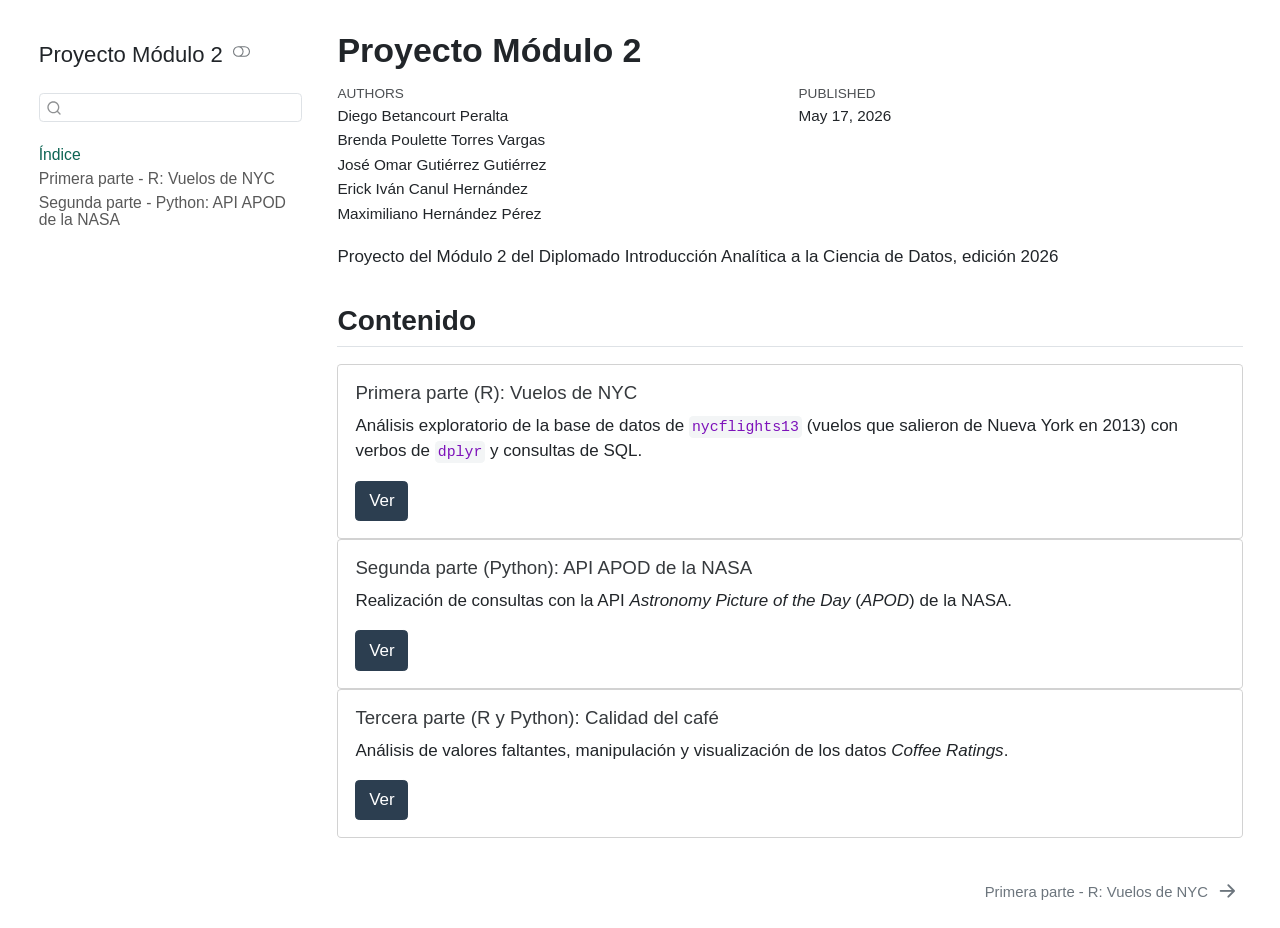
==== commit 72b28ca4: "Modificar indice del sitio web" ====
--- a/docs/index.html
+++ b/docs/index.html
@@ -81,7 +81,7 @@
 
 </head>
 
-<body class="nav-sidebar floating quarto-dark"><script id="quarto-html-before-body" type="application/javascript">
+<body class="nav-sidebar floating fullcontent quarto-dark"><script id="quarto-html-before-body" type="application/javascript">
     const toggleBodyColorMode = (bsSheetEl) => {
       const mode = bsSheetEl.getAttribute("data-mode");
       const bodyEl = window.document.querySelector("body");
@@ -306,12 +306,10 @@
 </li>
     </ul>
     </div>
-    
 </nav>
 <div id="quarto-sidebar-glass" class="quarto-sidebar-collapse-item" data-bs-toggle="collapse" data-bs-target=".quarto-sidebar-collapse-item"></div>
 <!-- margin-sidebar -->
-    <div id="quarto-margin-sidebar" class="sidebar margin-sidebar zindex-bottom">
-    </div>
+    
 <!-- main -->
 <main class="content" id="quarto-document-content">
 
@@ -351,8 +349,41 @@
 </header>
 
 
-
-
+<p>Proyecto del Módulo 2 del Diplomado Introducción Analítica a la Ciencia de Datos, edición 2026</p>
+<section id="contenido" class="level2">
+<h2 class="anchored" data-anchor-id="contenido">Contenido</h2>
+<div class="row">
+  <div class="col-sm-6">
+    <div class="card">
+      <div class="card-body">
+        <h5 class="card-title anchored">Primera parte (R): Vuelos de NYC</h5>
+        <p class="card-text">Análisis exploratorio de la base de datos de <code>nycflights13</code> (vuelos que salieron de Nueva York en 2013) con verbos de <code>dplyr</code> y consultas de SQL.</p>
+        <a href="./01-vuelos-ny/parte1-vuelos-ny.html" class="btn btn-primary">Ver</a>
+      </div>
+    </div>
+  </div>
+  <div class="col-sm-6">
+    <div class="card">
+      <div class="card-body">
+        <h5 class="card-title anchored">Segunda parte (Python): API APOD de la NASA</h5>
+        <p class="card-text">Realización de consultas con la API <i>Astronomy Picture of the Day</i> (<i>APOD</i>) de la NASA.</p>
+        <a href="./02-api-nasa/parte2-api-nasa.html" class="btn btn-primary">Ver</a>
+      </div>
+    </div>
+  </div>
+  <div class="col-sm-6">
+    <div class="card">
+      <div class="card-body">
+        <h5 class="card-title anchored">Tercera parte (R y Python): Calidad del café</h5>
+        <p class="card-text">Análisis de valores faltantes, manipulación y visualización de los datos <i>Coffee Ratings</i>.</p>
+        <a href="#" class="btn btn-primary">Ver</a>
+      </div>
+    </div>
+  </div>
+</div>
+
+
+</section>
 
 </main> <!-- /main -->
 <script id="quarto-html-after-body" type="application/javascript">
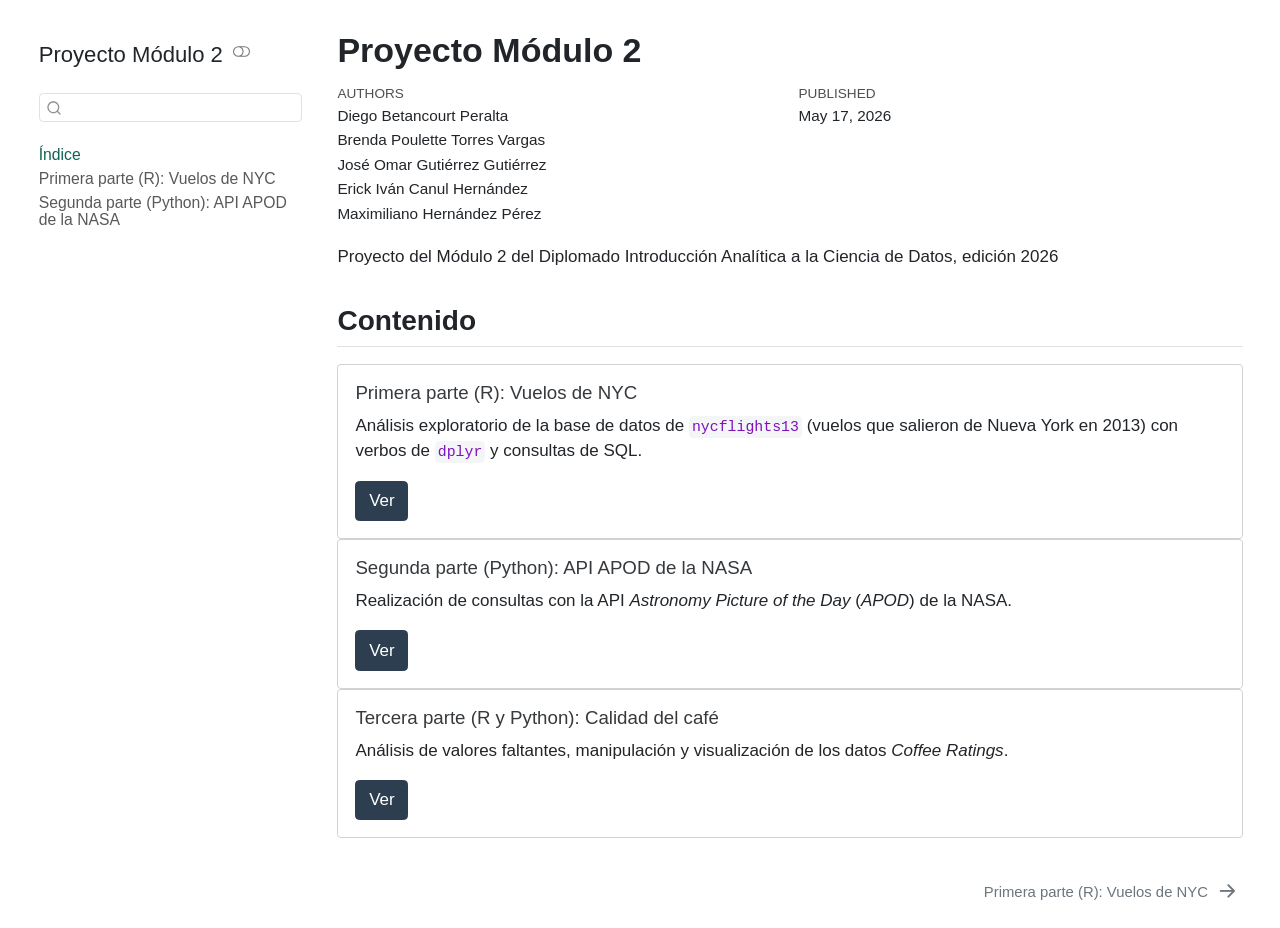
==== commit 9ed7bf2f: "Actualización de README, sitio web y qmds de vuelos NY y API" ====
--- a/docs/index.html
+++ b/docs/index.html
@@ -296,12 +296,12 @@
 </li>
         <li class="sidebar-item">
   <div class="sidebar-item-container"> 
-  <a href="./01-vuelos-ny/parte1-vuelos-ny.html" class="sidebar-item-text sidebar-link"><span class="chapter-title">Primera parte - R: Vuelos de NYC</span></a>
+  <a href="./01-vuelos-ny/parte1-vuelos-ny.html" class="sidebar-item-text sidebar-link"><span class="chapter-title">Primera parte (R): Vuelos de NYC</span></a>
   </div>
 </li>
         <li class="sidebar-item">
   <div class="sidebar-item-container"> 
-  <a href="./02-api-nasa/parte2-api-nasa.html" class="sidebar-item-text sidebar-link"><span class="chapter-title">Segunda parte - Python: API APOD de la NASA</span></a>
+  <a href="./02-api-nasa/parte2-api-nasa.html" class="sidebar-item-text sidebar-link"><span class="chapter-title">Segunda parte (Python): API APOD de la NASA</span></a>
   </div>
 </li>
     </ul>
@@ -803,8 +803,8 @@
   <div class="nav-page nav-page-previous">
   </div>
   <div class="nav-page nav-page-next">
-      <a href="./01-vuelos-ny/parte1-vuelos-ny.html" class="pagination-link" aria-label="Primera parte - R: Vuelos de NYC">
-        <span class="nav-page-text"><span class="chapter-title">Primera parte - R: Vuelos de NYC</span></span> <i class="bi bi-arrow-right-short"></i>
+      <a href="./01-vuelos-ny/parte1-vuelos-ny.html" class="pagination-link" aria-label="Primera parte (R): Vuelos de NYC">
+        <span class="nav-page-text"><span class="chapter-title">Primera parte (R): Vuelos de NYC</span></span> <i class="bi bi-arrow-right-short"></i>
       </a>
   </div>
 </nav>
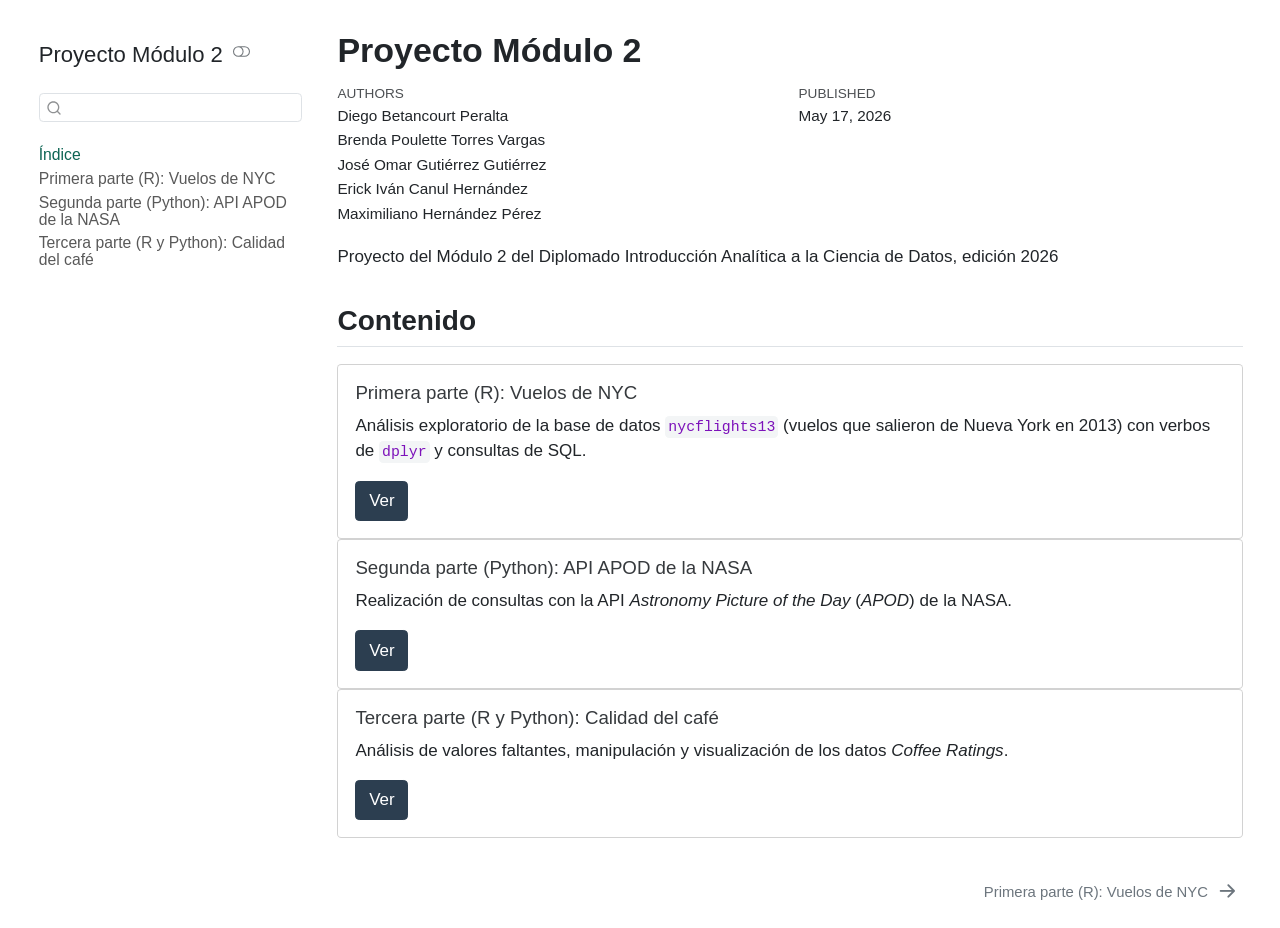
==== commit 12c45d51: "Pequeña modificación a index.qmd" ====
--- a/docs/index.html
+++ b/docs/index.html
@@ -304,6 +304,11 @@
   <a href="./02-api-nasa/parte2-api-nasa.html" class="sidebar-item-text sidebar-link"><span class="chapter-title">Segunda parte (Python): API APOD de la NASA</span></a>
   </div>
 </li>
+        <li class="sidebar-item">
+  <div class="sidebar-item-container"> 
+  <a href="./03-coffee-ratings/parte3-coffee-ratings.html" class="sidebar-item-text sidebar-link"><span class="chapter-title">Tercera parte (R y Python): Calidad del café</span></a>
+  </div>
+</li>
     </ul>
     </div>
 </nav>
@@ -357,7 +362,7 @@
     <div class="card">
       <div class="card-body">
         <h5 class="card-title anchored">Primera parte (R): Vuelos de NYC</h5>
-        <p class="card-text">Análisis exploratorio de la base de datos de <code>nycflights13</code> (vuelos que salieron de Nueva York en 2013) con verbos de <code>dplyr</code> y consultas de SQL.</p>
+        <p class="card-text">Análisis exploratorio de la base de datos <code>nycflights13</code> (vuelos que salieron de Nueva York en 2013) con verbos de <code>dplyr</code> y consultas de SQL.</p>
         <a href="./01-vuelos-ny/parte1-vuelos-ny.html" class="btn btn-primary">Ver</a>
       </div>
     </div>
@@ -376,7 +381,7 @@
       <div class="card-body">
         <h5 class="card-title anchored">Tercera parte (R y Python): Calidad del café</h5>
         <p class="card-text">Análisis de valores faltantes, manipulación y visualización de los datos <i>Coffee Ratings</i>.</p>
-        <a href="#" class="btn btn-primary">Ver</a>
+        <a href="./03-coffee-ratings/parte3-coffee-ratings.html" class="btn btn-primary">Ver</a>
       </div>
     </div>
   </div>
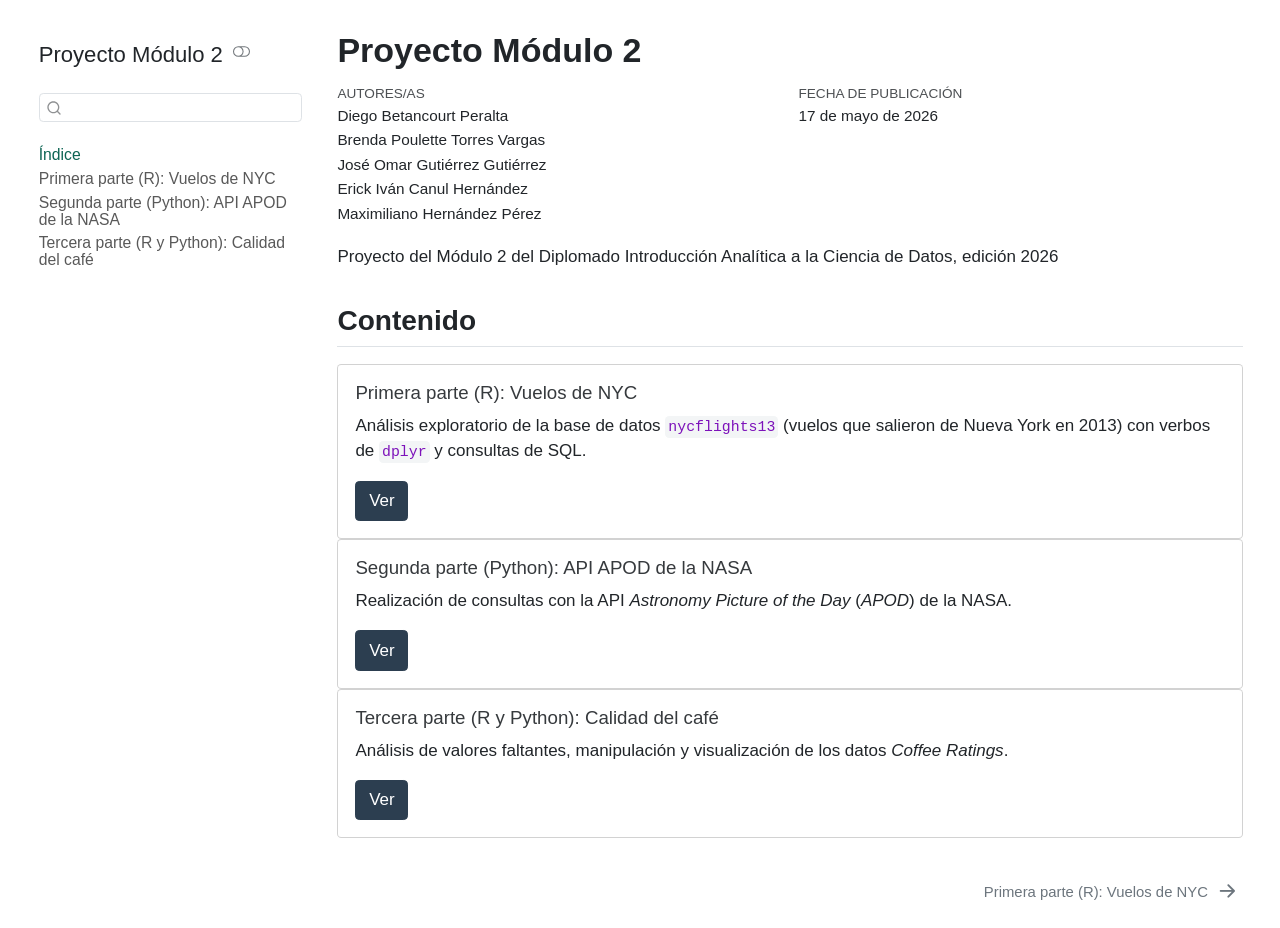
==== commit 3361ea91: "Agregar parte de Python a coffee ratings. Cambio de idioma del documento a español" ====
--- a/docs/index.html
+++ b/docs/index.html
@@ -1,5 +1,5 @@
 <!DOCTYPE html>
-<html xmlns="http://www.w3.org/1999/xhtml" lang="en" xml:lang="en"><head>
+<html xmlns="http://www.w3.org/1999/xhtml" lang="es-MX" xml:lang="es-MX"><head>
 
 <meta charset="utf-8">
 <meta name="generator" content="quarto-1.8.25">
@@ -11,7 +11,6 @@
 <meta name="author" content="José Omar Gutiérrez Gutiérrez">
 <meta name="author" content="Erick Iván Canul Hernández">
 <meta name="author" content="Maximiliano Hernández Pérez">
-<meta name="dcterms.date" content="2026-05-17">
 
 <title>Proyecto Módulo 2</title>
 <style>
@@ -64,17 +63,17 @@
   ],
   "show-item-context": false,
   "language": {
-    "search-no-results-text": "No results",
-    "search-matching-documents-text": "matching documents",
-    "search-copy-link-title": "Copy link to search",
-    "search-hide-matches-text": "Hide additional matches",
-    "search-more-match-text": "more match in this document",
-    "search-more-matches-text": "more matches in this document",
-    "search-clear-button-title": "Clear",
+    "search-no-results-text": "No se han encontrado resultados",
+    "search-matching-documents-text": "documentos encontrados",
+    "search-copy-link-title": "Copiar el enlace en la búsqueda",
+    "search-hide-matches-text": "Ocultar resultados adicionales",
+    "search-more-match-text": "resultado adicional en este documento",
+    "search-more-matches-text": "resultados adicionales en este documento",
+    "search-clear-button-title": "Borrar",
     "search-text-placeholder": "",
-    "search-detached-cancel-button-title": "Cancel",
-    "search-submit-button-title": "Submit",
-    "search-label": "Search"
+    "search-detached-cancel-button-title": "Cancelar",
+    "search-submit-button-title": "Enviar",
+    "search-label": "Buscar"
   }
 }</script>
 
@@ -256,13 +255,13 @@
   <header id="quarto-header" class="headroom fixed-top">
   <nav class="quarto-secondary-nav">
     <div class="container-fluid d-flex">
-      <button type="button" class="quarto-btn-toggle btn" data-bs-toggle="collapse" role="button" data-bs-target=".quarto-sidebar-collapse-item" aria-controls="quarto-sidebar" aria-expanded="false" aria-label="Toggle sidebar navigation" onclick="if (window.quartoToggleHeadroom) { window.quartoToggleHeadroom(); }">
+      <button type="button" class="quarto-btn-toggle btn" data-bs-toggle="collapse" role="button" data-bs-target=".quarto-sidebar-collapse-item" aria-controls="quarto-sidebar" aria-expanded="false" aria-label="Alternar barra lateral" onclick="if (window.quartoToggleHeadroom) { window.quartoToggleHeadroom(); }">
         <i class="bi bi-layout-text-sidebar-reverse"></i>
       </button>
         <nav class="quarto-page-breadcrumbs" aria-label="breadcrumb"><ol class="breadcrumb"><li class="breadcrumb-item"><a href="./index.html"><span class="chapter-title">Índice</span></a></li></ol></nav>
-        <a class="flex-grow-1" role="navigation" data-bs-toggle="collapse" data-bs-target=".quarto-sidebar-collapse-item" aria-controls="quarto-sidebar" aria-expanded="false" aria-label="Toggle sidebar navigation" onclick="if (window.quartoToggleHeadroom) { window.quartoToggleHeadroom(); }">      
+        <a class="flex-grow-1" role="navigation" data-bs-toggle="collapse" data-bs-target=".quarto-sidebar-collapse-item" aria-controls="quarto-sidebar" aria-expanded="false" aria-label="Alternar barra lateral" onclick="if (window.quartoToggleHeadroom) { window.quartoToggleHeadroom(); }">      
         </a>
-      <button type="button" class="btn quarto-search-button" aria-label="Search" onclick="window.quartoOpenSearch();">
+      <button type="button" class="btn quarto-search-button" aria-label="Buscar" onclick="window.quartoOpenSearch();">
         <i class="bi bi-search"></i>
       </button>
     </div>
@@ -278,13 +277,13 @@
     <div class="sidebar-title mb-0 py-0">
       <a href="./">Proyecto Módulo 2</a> 
         <div class="sidebar-tools-main">
-  <a href="" class="quarto-color-scheme-toggle quarto-navigation-tool  px-1" onclick="window.quartoToggleColorScheme(); return false;" title="Toggle dark mode"><i class="bi"></i></a>
+  <a href="" class="quarto-color-scheme-toggle quarto-navigation-tool  px-1" onclick="window.quartoToggleColorScheme(); return false;" title="Alternar modo oscuro"><i class="bi"></i></a>
 </div>
     </div>
       </div>
         <div class="mt-2 flex-shrink-0 align-items-center">
         <div class="sidebar-search">
-        <div id="quarto-search" class="" title="Search"></div>
+        <div id="quarto-search" class="" title="Buscar"></div>
         </div>
         </div>
     <div class="sidebar-menu-container"> 
@@ -329,7 +328,7 @@
 <div class="quarto-title-meta">
 
     <div>
-    <div class="quarto-title-meta-heading">Authors</div>
+    <div class="quarto-title-meta-heading">Autores/as</div>
     <div class="quarto-title-meta-contents">
              <p>Diego Betancourt Peralta </p>
              <p>Brenda Poulette Torres Vargas </p>
@@ -340,9 +339,9 @@
   </div>
     
     <div>
-    <div class="quarto-title-meta-heading">Published</div>
+    <div class="quarto-title-meta-heading">Fecha de publicación</div>
     <div class="quarto-title-meta-contents">
-      <p class="date">May 17, 2026</p>
+      <p class="date">17 de mayo de 2026</p>
     </div>
   </div>
   
@@ -429,12 +428,12 @@
       // flash "checked"
       button.classList.add('code-copy-button-checked');
       var currentTitle = button.getAttribute("title");
-      button.setAttribute("title", "Copied!");
+      button.setAttribute("title", "Copiado");
       let tooltip;
       if (window.bootstrap) {
         button.setAttribute("data-bs-toggle", "tooltip");
         button.setAttribute("data-bs-placement", "left");
-        button.setAttribute("data-bs-title", "Copied!");
+        button.setAttribute("data-bs-title", "Copiado");
         tooltip = new bootstrap.Tooltip(button, 
           { trigger: "manual", 
             customClass: "code-copy-button-tooltip",
